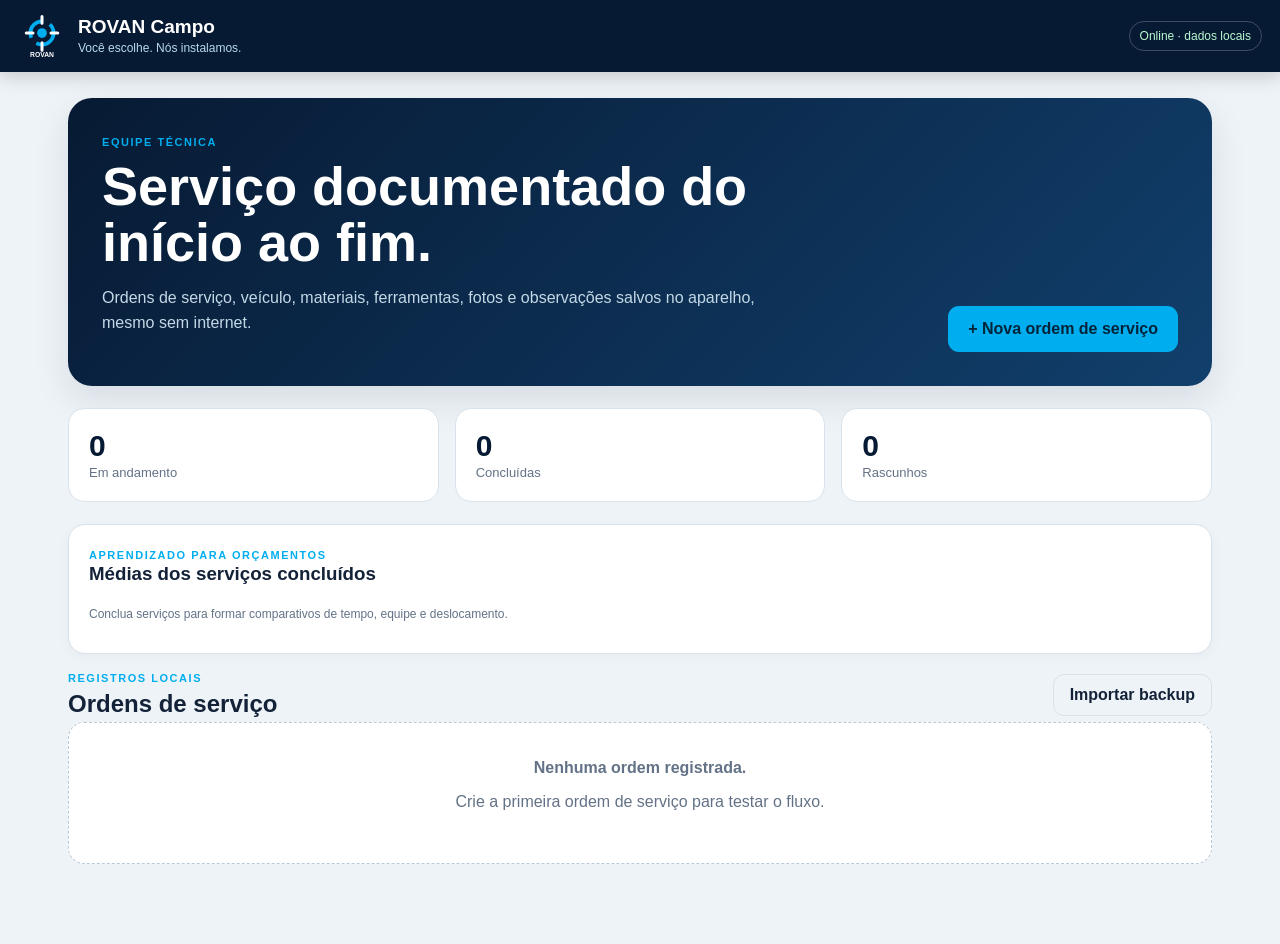
==== campo/index.html @ 676d8a36 "Publica ROVAN Campo independente" ====
<!doctype html>
<html lang="pt-BR">
<head>
  <meta charset="utf-8">
  <meta name="viewport" content="width=device-width,initial-scale=1,viewport-fit=cover">
  <meta name="theme-color" content="#071a33">
  <meta name="description" content="ROVAN Campo - ordens de serviço, materiais, ferramentas e registro fotográfico.">
  <link rel="manifest" href="manifest.webmanifest">
  <link rel="icon" href="icon.svg" type="image/svg+xml">
  <link rel="stylesheet" href="styles.css">
  <link rel="stylesheet" href="quick.css">
  <link rel="stylesheet" href="insights.css">
  <title>ROVAN Campo</title>
</head>
<body>
  <header class="topbar">
    <div class="brand"><img src="icon.svg" alt=""><div><strong>ROVAN Campo</strong><span>Você escolhe. Nós instalamos.</span></div></div>
    <div class="top-actions"><span id="offlineBadge" class="status-pill">Verificando conexão</span><button id="installBtn" class="ghost hidden">Instalar app</button></div>
  </header>

  <main class="shell">
    <section id="homeView" class="view active">
      <div class="hero">
        <div><span class="eyebrow">Equipe técnica</span><h1>Serviço documentado do início ao fim.</h1><p>Ordens de serviço, veículo, materiais, ferramentas, fotos e observações salvos no aparelho, mesmo sem internet.</p></div>
        <button id="newOrderBtn" class="primary large">+ Nova ordem de serviço</button>
      </div>
      <div class="summary-grid">
        <article><b id="countOpen">0</b><span>Em andamento</span></article>
        <article><b id="countDone">0</b><span>Concluídas</span></article>
        <article><b id="countDraft">0</b><span>Rascunhos</span></article>
      </div>
      <div class="card"><div class="card-head"><div><span class="eyebrow">Aprendizado para orçamentos</span><h3>Médias dos serviços concluídos</h3></div></div><div id="insightList" class="insights"><p class="hint">Conclua serviços para formar comparativos de tempo, equipe e deslocamento.</p></div></div>
      <div class="section-head"><div><span class="eyebrow">Registros locais</span><h2>Ordens de serviço</h2></div><button id="importBtn" class="ghost">Importar backup</button><input id="importInput" type="file" accept="application/json" hidden></div>
      <div id="orderList" class="order-list"></div>
    </section>

    <section id="orderView" class="view">
      <div class="order-head">
        <button id="backBtn" class="icon-btn" aria-label="Voltar">←</button>
        <div><span id="orderStatus" class="eyebrow">Rascunho</span><h1 id="orderTitle">Nova ordem de serviço</h1></div>
        <button id="saveBtn" class="primary">Salvar</button>
      </div>

      <nav id="stepNav" class="step-nav" aria-label="Etapas">
        <button data-step="0" class="active">1. Serviço</button><button data-step="1">2. Veículo</button><button data-step="2">3. Materiais</button><button data-step="3">4. Ferramentas</button><button data-step="4">5. Execução</button><button data-step="5">6. Telhado</button><button data-step="6">7. Conclusão</button>
      </nav>

      <form id="orderForm" novalidate>
        <section class="form-step active" data-step="0">
          <div class="step-title"><span>01</span><div><h2>Cliente e serviço</h2><p>Identifique o atendimento e registre as orientações recebidas.</p></div></div>
          <div class="card grid-2">
            <label>Cliente<input name="clientName" required></label><label>Telefone<input name="clientPhone" inputmode="tel"></label>
            <label class="wide">Endereço completo<input name="address" required></label><label>Cidade<input name="city"></label><label>CEP<input name="zip" inputmode="numeric"></label>
            <label>Pedido/orçamento<input name="reference"></label><label>Tipo de serviço<select name="serviceType"><option>Instalação</option><option>Manutenção</option><option>Vistoria</option><option>Retorno técnico</option><option>Garantia</option></select></label>
            <label class="wide">Descrição do serviço<textarea name="serviceDescription" rows="4" required></textarea></label>
            <label class="wide">Orientações da loja / orçamento<textarea name="storeGuidance" rows="3"></textarea></label>
            <label>Tempo estimado no orçamento (horas)<input name="estimatedHours" inputmode="decimal"></label><label>Tamanho previsto da equipe<input name="estimatedTeam" inputmode="numeric"></label>
            <label class="wide">Fatores de complexidade<textarea name="complexity" rows="2" placeholder="Altura, telhado, forro, tubulação, escavação, distância, acesso restrito..."></textarea></label>
            <label class="wide">Avarias ou condições preexistentes<textarea name="preExistingDamage" rows="3" placeholder="Trincas, telhas, infiltrações, pintura, equipamentos existentes, pontos sem energia..."></textarea></label>
            <label class="wide">Observações desta etapa<textarea name="obsService" rows="3"></textarea></label>
          </div>
          <div class="card"><h3>Fotos do local antes da intervenção</h3><p class="hint">Registre visão geral, pontos de instalação e qualquer avaria preexistente.</p><div class="photo-grid" data-photo-section="preExisting"></div><label class="photo-add">+ Fotos do local<input type="file" accept="image/*" capture="environment" multiple data-photo-input="preExisting"></label></div>
          <div class="card"><div class="card-head"><h3>Localização</h3><button type="button" class="secondary geo-btn" data-target="serviceLocation">Registrar GPS</button></div><input name="serviceLocation" placeholder="Latitude, longitude e horário" readonly></div>
        </section>

        <section class="form-step" data-step="1">
          <div class="step-title"><span>02</span><div><h2>Veículo e deslocamento</h2><p>Registre as condições antes da saída e os horários do atendimento.</p></div></div>
          <div class="card grid-3">
            <label>Veículo<input name="vehicle"></label><label>Placa<input name="plate"></label><label>Motorista<input name="driver"></label>
            <label>Equipe<input name="team" placeholder="Nomes separados por vírgula"></label><label>Km inicial<input name="kmStart" inputmode="decimal"></label><label>Km final<input name="kmEnd" inputmode="decimal"></label>
            <label>Saída da base<input name="departAt" type="datetime-local"></label><label>Chegada ao cliente<input name="arriveAt" type="datetime-local"></label><label>Início do serviço<input name="serviceStartAt" type="datetime-local"></label>
            <label>Fim do serviço<input name="serviceEndAt" type="datetime-local"></label><label>Saída do cliente<input name="departClientAt" type="datetime-local"></label><label>Retorno à base<input name="returnAt" type="datetime-local"></label>
            <label class="check"><input name="waterOk" type="checkbox"> Água verificada</label><label class="check"><input name="oilOk" type="checkbox"> Óleo verificado</label><label class="check"><input name="fuelOk" type="checkbox"> Combustível verificado</label><label class="check"><input name="epiOk" type="checkbox"> EPIs conferidos</label>
            <label class="wide">Observações do veículo e deslocamento<textarea name="obsVehicle" rows="3"></textarea></label>
          </div>
          <div class="card"><div class="card-head"><h3>Comparativo de tempo</h3><button type="button" id="stampNowBtn" class="secondary">Registrar horário atual</button></div><div class="summary-grid timing"><article><b id="travelOut">--</b><span>Deslocamento de ida</span></article><article><b id="waitingTime">--</b><span>Espera/preparação</span></article><article><b id="serviceTime">--</b><span>Execução</span></article><article><b id="stayTime">--</b><span>Permanência no cliente</span></article><article><b id="travelBack">--</b><span>Retorno</span></article><article><b id="totalTime">--</b><span>Tempo total</span></article></div><p class="hint">Os tempos são calculados automaticamente e ficam vinculados ao tipo de serviço para comparação em orçamentos futuros.</p></div>
          <div class="card"><h3>Fotos obrigatórias antes da saída</h3><p class="hint">Painel/quilometragem, nível de combustível, reservatório de água e vareta do óleo.</p><div class="photo-grid" data-photo-section="vehicle"></div><label class="photo-add">+ Adicionar fotos<input type="file" accept="image/*" capture="environment" multiple data-photo-input="vehicle"></label></div>
        </section>

        <section class="form-step" data-step="2">
          <div class="step-title"><span>03</span><div><h2>Materiais</h2><p>Não é possível iniciar uma instalação sem registrar o material levado e utilizado.</p></div></div>
          <div class="rule-banner"><strong>Regra ROVAN:</strong> inclua pelo menos um material, sua quantidade e uma foto antes de avançar.</div>
          <div class="card"><div class="card-head"><h3>Lista de materiais</h3><button type="button" id="addMaterialBtn" class="secondary">+ Material</button></div><div id="materialList" class="repeater"></div></div>
          <div class="card"><h3>Fotos gerais dos materiais separados</h3><div class="photo-grid" data-photo-section="materials"></div><label class="photo-add">+ Fotografar materiais<input type="file" accept="image/*" capture="environment" multiple data-photo-input="materials"></label><label>Observações dos materiais<textarea name="obsMaterials" rows="3"></textarea></label></div>
        </section>

        <section class="form-step" data-step="3">
          <div class="step-title"><span>04</span><div><h2>Ferramentas e equipamentos</h2><p>Controle ferramentas próprias, emprestadas ou alugadas e a responsabilidade pela devolução.</p></div></div>
          <div class="card"><div class="card-head"><h3>Lista de ferramentas</h3><button type="button" id="addToolBtn" class="secondary">+ Ferramenta</button></div><div id="toolList" class="repeater"></div></div>
          <div class="card"><h3>Fotos das ferramentas</h3><div class="photo-grid" data-photo-section="tools"></div><label class="photo-add">+ Adicionar fotos<input type="file" accept="image/*" capture="environment" multiple data-photo-input="tools"></label><label>Observações das ferramentas<textarea name="obsTools" rows="3"></textarea></label></div>
        </section>

        <section class="form-step" data-step="4">
          <div class="step-title"><span>05</span><div><h2>Execução por etapas</h2><p>Registre antes, durante e depois de cada parte do serviço.</p></div></div>
          <div class="card"><div class="card-head"><h3>Etapas executadas</h3><button type="button" id="addWorkStepBtn" class="secondary">+ Etapa</button></div><div id="workStepList" class="work-steps"></div></div>
          <div class="card grid-2"><label class="wide">Alterações em relação ao orçamento<textarea name="changes" rows="3"></textarea></label><label class="wide">Autorização do cliente para alterações<textarea name="changeApproval" rows="3" placeholder="Nome, horário e forma de autorização"></textarea></label><label class="wide">Observações gerais da execução<textarea name="obsExecution" rows="3"></textarea></label></div>
        </section>

        <section class="form-step" data-step="5">
          <div class="step-title"><span>06</span><div><h2>Telhado, forro e áreas de risco</h2><p>Protocolo especial para reduzir conflitos sobre telhas, goteiras e danos preexistentes.</p></div></div>
          <div class="card"><label class="toggle"><input name="roofWork" type="checkbox"><span>Este serviço envolve telhado, forro ou movimentação de telhas</span></label><label>Condições encontradas antes do serviço<textarea name="roofCondition" rows="3"></textarea></label><label>Observações desta etapa<textarea name="obsRoof" rows="3"></textarea></label></div>
          <div class="roof-grid">
            <div class="card"><h3>Antes <span class="required">mín. 5 fotos</span></h3><div class="photo-grid" data-photo-section="roofBefore"></div><label class="photo-add">+ Fotos antes<input type="file" accept="image/*" capture="environment" multiple data-photo-input="roofBefore"></label></div>
            <div class="card"><h3>Durante <span class="required">sempre que mexer em telha</span></h3><div class="photo-grid" data-photo-section="roofDuring"></div><label class="photo-add">+ Fotos durante<input type="file" accept="image/*" capture="environment" multiple data-photo-input="roofDuring"></label></div>
            <div class="card"><h3>Depois <span class="required">mín. 5 fotos</span></h3><div class="photo-grid" data-photo-section="roofAfter"></div><label class="photo-add">+ Fotos depois<input type="file" accept="image/*" capture="environment" multiple data-photo-input="roofAfter"></label></div>
          </div>
        </section>

        <section class="form-step" data-step="6">
          <div class="step-title"><span>07</span><div><h2>Conclusão e entrega</h2><p>Testes, evidências finais, aceite e geração do relatório.</p></div></div>
          <div class="card grid-2">
            <label class="wide">Testes realizados<textarea name="tests" rows="3" required></textarea></label><label class="wide">Pendências e recomendações<textarea name="pending" rows="3"></textarea></label>
            <label>Responsável técnico<input name="technician"></label><label>Cliente/representante que acompanhou<input name="clientRepresentative"></label>
            <label class="check"><input name="clientAccepted" type="checkbox"> Serviço demonstrado e aceito pelo cliente</label><label class="check"><input name="siteClean" type="checkbox"> Local limpo e organizado</label>
            <label>Custos extras (R$)<input name="extraCosts" inputmode="decimal"></label><label>Pedágio/estacionamento (R$)<input name="travelCosts" inputmode="decimal"></label>
            <label class="wide">Motivo de diferença entre tempo previsto e realizado<textarea name="timeDeviationReason" rows="2"></textarea></label>
            <label class="wide">Observações finais<textarea name="obsConclusion" rows="3"></textarea></label>
          </div>
          <div class="card"><h3>Fotos finais do serviço</h3><div class="photo-grid" data-photo-section="final"></div><label class="photo-add">+ Fotos finais<input type="file" accept="image/*" capture="environment" multiple data-photo-input="final"></label></div>
          <div class="final-actions"><button type="button" id="completeBtn" class="primary large">Concluir ordem de serviço</button><button type="button" id="printBtn" class="secondary large">Gerar relatório / PDF</button><button type="button" id="exportBtn" class="ghost large">Exportar backup</button></div>
        </section>
      </form>

      <div class="form-footer"><button id="prevBtn" class="ghost">← Anterior</button><span id="saveState">Salvo no aparelho</span><button id="nextBtn" class="primary">Próxima →</button></div>
    </section>
  </main>

  <dialog id="alertDialog"><h3 id="alertTitle">Atenção</h3><p id="alertText"></p><button id="alertClose" class="primary">Entendi</button></dialog>
  <template id="materialTemplate"><div class="repeat-card"><button type="button" class="remove">×</button><div class="grid-3"><label>Material/equipamento<input data-field="name" required></label><label>Quantidade levada<input data-field="qty" required></label><label>Quantidade utilizada<input data-field="usedQty"></label><label>Local instalado<input data-field="location"></label><label>Marca/modelo<input data-field="model"></label><label>Quantidade devolvida<input data-field="returnedQty"></label></div><div class="mini-photos" data-item-photos></div><label class="photo-add compact">+ Foto do material/etiqueta<input type="file" accept="image/*" capture="environment" multiple data-item-photo-input></label><details class="advanced"><summary>Dados técnicos, compra e garantia</summary><div class="grid-3"><label>Unidade<input data-field="unit" placeholder="un, m, cx, kit"></label><label>Perda/sobra<input data-field="wasteQty"></label><label>Nº de série/lote<input data-field="serial"></label><label>Endereço MAC<input data-field="mac" placeholder="00:00:00:00:00:00"></label><label>Endereço IP<input data-field="ip" placeholder="192.168.0.100"></label><label>Fornecedor<input data-field="supplier"></label><label>Data da compra<input data-field="purchaseDate" type="date"></label><label>Nº da nota fiscal<input data-field="invoice"></label><label>Garantia até<input data-field="warrantyUntil" type="date"></label><label class="wide">Observações técnicas e de rede<textarea data-field="notes" rows="2"></textarea></label></div></details></div></template>
  <template id="toolTemplate"><div class="repeat-card"><button type="button" class="remove">×</button><div class="grid-3"><label>Ferramenta/equipamento<input data-field="name" required></label><label>Origem<select data-field="origin"><option>Própria</option><option>Emprestada</option><option>Alugada</option></select></label><label>Quantidade<input data-field="qty" value="1"></label><label>Proprietário/locadora<input data-field="owner"></label><label>Responsável<input data-field="responsible"></label><label>Devolução prevista<input data-field="returnAt" type="date"></label><label>Estado na retirada<input data-field="condition"></label><label>Nº patrimônio/série<input data-field="serial"></label><label class="wide">Observações<textarea data-field="notes" rows="2"></textarea></label></div><div class="mini-photos" data-item-photos></div><label class="photo-add compact">+ Foto da ferramenta<input type="file" accept="image/*" capture="environment" multiple data-item-photo-input></label></div></template>
  <template id="workStepTemplate"><div class="work-card"><button type="button" class="remove">×</button><div class="grid-2"><label>Nome da etapa<input data-field="name" required placeholder="Ex.: passagem de cabos"></label><label>Responsável<input data-field="responsible"></label><label class="wide">Descrição do que foi executado<textarea data-field="description" rows="3"></textarea></label><label class="wide">Observações desta etapa<textarea data-field="notes" rows="3"></textarea></label></div><div class="three-photos"><div><h4>Antes</h4><div class="mini-photos" data-step-photos="before"></div><label class="photo-add compact">+ Fotos<input type="file" accept="image/*" capture="environment" multiple data-step-photo-input="before"></label></div><div><h4>Durante</h4><div class="mini-photos" data-step-photos="during"></div><label class="photo-add compact">+ Fotos<input type="file" accept="image/*" capture="environment" multiple data-step-photo-input="during"></label></div><div><h4>Depois</h4><div class="mini-photos" data-step-photos="after"></div><label class="photo-add compact">+ Fotos<input type="file" accept="image/*" capture="environment" multiple data-step-photo-input="after"></label></div></div></div></template>
  <script src="app.js" defer></script>
</body>
</html>
---- campo/styles.css ----
:root{--navy:#071a33;--blue:#00aeef;--blue2:#0586c6;--ink:#132238;--muted:#637286;--line:#d7e2ec;--light:#f3f7fa;--white:#fff;--green:#18794e;--amber:#b65d00;--red:#b42318;--shadow:0 14px 36px rgba(7,26,51,.1);font-family:Inter,Segoe UI,Arial,sans-serif;color:var(--ink);background:#eef3f7;font-synthesis:none}*{box-sizing:border-box}body{margin:0;min-height:100vh}.topbar{position:sticky;top:0;z-index:20;background:var(--navy);color:#fff;min-height:72px;display:flex;align-items:center;justify-content:space-between;padding:10px max(18px,env(safe-area-inset-left));box-shadow:0 4px 18px rgba(0,0,0,.18)}.brand{display:flex;align-items:center;gap:12px}.brand img{width:48px;height:48px}.brand strong{font-size:19px;display:block}.brand span{font-size:12px;color:#b8d9ec}.top-actions{display:flex;gap:8px;align-items:center}.status-pill{font-size:12px;padding:7px 10px;border:1px solid rgba(255,255,255,.22);border-radius:999px;color:#d9f3ff}.shell{max-width:1180px;margin:auto;padding:26px 18px 80px}.view{display:none}.view.active{display:block}.hero{background:linear-gradient(135deg,var(--navy),#113f6c);color:#fff;border-radius:24px;padding:34px;display:flex;align-items:flex-end;justify-content:space-between;gap:24px;box-shadow:var(--shadow)}.hero h1{font-size:clamp(30px,5vw,54px);max-width:760px;margin:8px 0 12px;line-height:1.04}.hero p{color:#c4d9e7;max-width:690px;font-size:16px;line-height:1.55}.eyebrow{text-transform:uppercase;letter-spacing:.14em;font-size:11px;font-weight:800;color:var(--blue)}button,.photo-add{font:inherit}button{border:0;cursor:pointer}.primary,.secondary,.ghost,.icon-btn{border-radius:11px;padding:11px 16px;font-weight:750;transition:.15s}.primary{background:var(--blue);color:#02243a}.primary:hover{background:#1bc1ff}.secondary{background:#dff4fd;color:#075f8a}.ghost{background:transparent;color:inherit;border:1px solid var(--line)}.topbar .ghost{border-color:rgba(255,255,255,.3);color:#fff}.large{padding:14px 20px}.hidden{display:none!important}.summary-grid{display:grid;grid-template-columns:repeat(3,1fr);gap:16px;margin:22px 0}.summary-grid article{background:#fff;border:1px solid var(--line);padding:20px;border-radius:16px}.summary-grid b{display:block;font-size:30px;color:var(--navy)}.summary-grid span{color:var(--muted);font-size:13px}.section-head,.order-head,.card-head{display:flex;align-items:center;justify-content:space-between;gap:16px}.section-head h2{margin:4px 0}.order-list{display:grid;gap:12px}.order-item{background:#fff;border:1px solid var(--line);border-radius:15px;padding:18px;display:grid;grid-template-columns:1fr auto;gap:10px;box-shadow:0 4px 15px rgba(7,26,51,.04)}.order-item h3{margin:0 0 5px}.order-item p{margin:3px 0;color:var(--muted);font-size:13px}.order-item .item-actions{display:flex;gap:8px;align-items:center}.badge{display:inline-flex;border-radius:999px;padding:5px 9px;background:#e9f8ef;color:var(--green);font-size:11px;font-weight:800}.badge.draft{background:#fff2e2;color:var(--amber)}.empty{padding:36px;text-align:center;background:#fff;border:1px dashed #b9c9d6;border-radius:16px;color:var(--muted)}.order-head{margin-bottom:16px}.order-head h1{margin:4px 0 0}.icon-btn{font-size:24px;background:#fff;border:1px solid var(--line);padding:8px 13px}.step-nav{display:flex;gap:8px;overflow:auto;padding:4px 2px 14px;scrollbar-width:thin}.step-nav button{white-space:nowrap;padding:10px 13px;border-radius:999px;background:#fff;border:1px solid var(--line);color:var(--muted);font-weight:700}.step-nav button.active{background:var(--navy);border-color:var(--navy);color:#fff}.form-step{display:none}.form-step.active{display:block}.step-title{display:flex;align-items:center;gap:15px;margin:10px 0 16px}.step-title>span{width:48px;height:48px;border-radius:15px;background:var(--navy);color:var(--blue);display:grid;place-items:center;font-weight:900}.step-title h2,.step-title p{margin:0}.step-title p{color:var(--muted);font-size:13px;margin-top:3px}.card{background:#fff;border:1px solid var(--line);border-radius:17px;padding:20px;margin-bottom:14px;box-shadow:0 3px 13px rgba(7,26,51,.035)}.card h3{margin:0 0 10px}.grid-2,.grid-3{display:grid;gap:14px}.grid-2{grid-template-columns:repeat(2,minmax(0,1fr))}.grid-3{grid-template-columns:repeat(3,minmax(0,1fr))}.wide{grid-column:1/-1}label{display:grid;gap:6px;font-size:12px;font-weight:750;color:#35465a}input,select,textarea{width:100%;border:1px solid #c9d7e3;background:#fbfdff;border-radius:9px;padding:11px;color:var(--ink);font:inherit;font-size:14px}textarea{resize:vertical}input:focus,select:focus,textarea:focus{outline:3px solid rgba(0,174,239,.16);border-color:var(--blue)}.check,.toggle{display:flex;align-items:center;gap:9px;background:var(--light);padding:11px;border-radius:10px}.check input,.toggle input{width:20px;height:20px}.hint{font-size:12px;color:var(--muted)}.rule-banner{background:#fff6e7;border:1px solid #efc782;color:#6d3f00;padding:14px 16px;border-radius:13px;margin-bottom:14px}.repeater,.work-steps{display:grid;gap:12px}.repeat-card,.work-card{position:relative;background:var(--light);border:1px solid #d3e0ea;border-radius:14px;padding:16px}.remove{position:absolute;right:9px;top:9px;width:30px;height:30px;border-radius:50%;background:#fff;color:var(--red);font-size:20px;border:1px solid #efcbc7}.photo-add{display:inline-flex;align-items:center;justify-content:center;border:1px dashed #7ab6d2;background:#eefaff;color:#096b96;border-radius:11px;padding:11px 14px;font-weight:800;cursor:pointer;margin-top:9px}.photo-add input{display:none}.compact{padding:8px 11px;font-size:12px}.photo-grid,.mini-photos{display:grid;grid-template-columns:repeat(auto-fill,minmax(110px,1fr));gap:10px;margin:10px 0}.photo-card{position:relative;aspect-ratio:4/3;border-radius:11px;overflow:hidden;background:#dce7ed;border:1px solid #cbd9e2}.photo-card img{width:100%;height:100%;object-fit:cover}.photo-card button{position:absolute;right:5px;top:5px;width:28px;height:28px;border-radius:50%;background:rgba(7,26,51,.86);color:#fff}.photo-meta{position:absolute;bottom:0;left:0;right:0;padding:5px;background:linear-gradient(transparent,rgba(0,0,0,.7));color:#fff;font-size:9px}.three-photos,.roof-grid{display:grid;grid-template-columns:repeat(3,1fr);gap:12px}.three-photos>div{background:#fff;border:1px solid var(--line);border-radius:12px;padding:10px}.three-photos h4{margin:0}.required{font-size:10px;color:var(--red);font-weight:800}.final-actions{display:flex;flex-wrap:wrap;gap:10px;margin-top:18px}.form-footer{position:sticky;bottom:10px;background:rgba(255,255,255,.95);backdrop-filter:blur(12px);border:1px solid var(--line);border-radius:15px;padding:10px;display:flex;justify-content:space-between;align-items:center;gap:12px;box-shadow:var(--shadow);z-index:10}.form-footer span{font-size:12px;color:var(--muted)}dialog{border:0;border-radius:18px;padding:22px;max-width:430px;box-shadow:0 20px 80px rgba(0,0,0,.32)}dialog::backdrop{background:rgba(7,26,51,.62)}dialog h3{margin-top:0}.toast{position:fixed;right:20px;bottom:20px;background:var(--navy);color:#fff;border-radius:11px;padding:12px 16px;z-index:50;box-shadow:var(--shadow)}@media(max-width:760px){.topbar{min-height:64px}.brand img{width:42px;height:42px}.top-actions .status-pill{display:none}.shell{padding:16px 12px 80px}.hero{padding:24px;display:grid}.summary-grid{gap:9px}.summary-grid article{padding:14px}.summary-grid b{font-size:24px}.order-head{align-items:flex-start}.grid-2,.grid-3,.roof-grid,.three-photos{grid-template-columns:1fr}.wide{grid-column:auto}.card{padding:15px}.step-nav{margin-left:-12px;margin-right:-12px;padding-left:12px;padding-right:12px}.form-footer{bottom:6px}.form-footer span{display:none}.photo-grid,.mini-photos{grid-template-columns:repeat(2,1fr)}}@media print{.topbar,.step-nav,.form-footer,.top-actions,.photo-add,.remove,.final-actions,.section-head button{display:none!important}body{background:#fff}.shell{max-width:none;padding:0}.view{display:none!important}#orderView{display:block!important}.form-step{display:block!important;break-before:page}.form-step:first-of-type{break-before:auto}.card{box-shadow:none;break-inside:avoid}.order-head #saveBtn,.order-head .icon-btn{display:none}.photo-card button{display:none}}
---- campo/quick.css ----
.summary-grid.timing{grid-template-columns:repeat(3,1fr);margin:12px 0}.summary-grid.timing article{background:var(--light);padding:14px}.summary-grid.timing b{font-size:21px}details.advanced{margin-top:12px;border-top:1px solid var(--line);padding-top:10px}details.advanced summary{cursor:pointer;color:#096b96;font-size:12px;font-weight:800;margin-bottom:12px}@media(max-width:760px){.summary-grid.timing{grid-template-columns:repeat(2,1fr)}.summary-grid.timing article{padding:11px}.summary-grid.timing b{font-size:18px}}
---- campo/insights.css ----
.insights{display:grid;gap:8px}.insight-row{display:grid;grid-template-columns:1.2fr repeat(5,1fr);gap:8px;align-items:center;padding:11px;border-radius:11px;background:var(--light);font-size:12px}.insight-row strong{color:var(--navy)}.insight-row span{color:var(--muted)}@media(max-width:760px){.insight-row{grid-template-columns:1fr 1fr}.insight-row strong{grid-column:1/-1}}
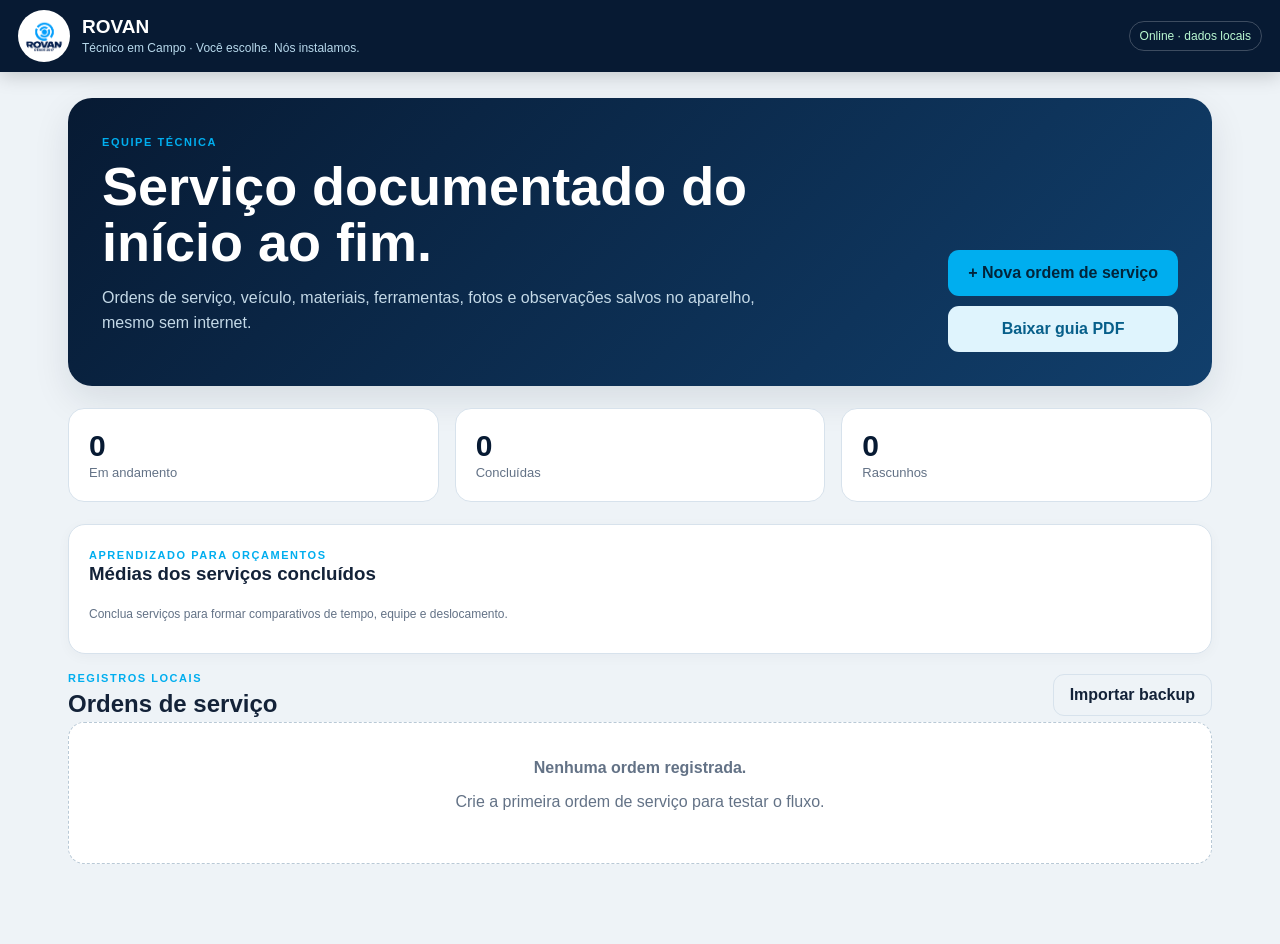
==== commit d79aef60: "Finaliza ROVAN Tecnico em Campo" ====
--- a/campo/index.html
+++ b/campo/index.html
@@ -4,17 +4,18 @@
   <meta charset="utf-8">
   <meta name="viewport" content="width=device-width,initial-scale=1,viewport-fit=cover">
   <meta name="theme-color" content="#071a33">
-  <meta name="description" content="ROVAN Campo - ordens de serviço, materiais, ferramentas e registro fotográfico.">
+  <meta name="description" content="ROVAN Técnico em Campo - ordens de serviço, materiais, ferramentas e registro fotográfico.">
   <link rel="manifest" href="manifest.webmanifest">
   <link rel="icon" href="icon.svg" type="image/svg+xml">
   <link rel="stylesheet" href="styles.css">
   <link rel="stylesheet" href="quick.css">
   <link rel="stylesheet" href="insights.css">
-  <title>ROVAN Campo</title>
+  <link rel="stylesheet" href="brand.css">
+  <title>ROVAN Técnico em Campo</title>
 </head>
 <body>
   <header class="topbar">
-    <div class="brand"><img src="icon.svg" alt=""><div><strong>ROVAN Campo</strong><span>Você escolhe. Nós instalamos.</span></div></div>
+    <div class="brand"><img src="logo-rovan.png" alt="Logo ROVAN"><div><strong>ROVAN</strong><span>Técnico em Campo · Você escolhe. Nós instalamos.</span></div></div>
     <div class="top-actions"><span id="offlineBadge" class="status-pill">Verificando conexão</span><button id="installBtn" class="ghost hidden">Instalar app</button></div>
   </header>
 
@@ -22,7 +23,7 @@
     <section id="homeView" class="view active">
       <div class="hero">
         <div><span class="eyebrow">Equipe técnica</span><h1>Serviço documentado do início ao fim.</h1><p>Ordens de serviço, veículo, materiais, ferramentas, fotos e observações salvos no aparelho, mesmo sem internet.</p></div>
-        <button id="newOrderBtn" class="primary large">+ Nova ordem de serviço</button>
+        <div class="hero-actions"><button id="newOrderBtn" class="primary large">+ Nova ordem de serviço</button><a class="secondary large guide-link" href="downloads/Guia_ROVAN_Tecnico_em_Campo.pdf" download>Baixar guia PDF</a></div>
       </div>
       <div class="summary-grid">
         <article><b id="countOpen">0</b><span>Em andamento</span></article>
--- a/campo/brand.css
+++ b/campo/brand.css
@@ -0,0 +1,39 @@
+.brand img {
+  width: 52px;
+  height: 52px;
+  object-fit: contain;
+  background: #fff;
+  border: 2px solid rgba(255, 255, 255, 0.85);
+  border-radius: 50%;
+  padding: 4px;
+}
+
+.brand span {
+  line-height: 1.25;
+}
+
+.hero-actions {
+  display: grid;
+  gap: 10px;
+  min-width: 210px;
+}
+
+.guide-link {
+  display: inline-flex;
+  align-items: center;
+  justify-content: center;
+  text-decoration: none;
+  text-align: center;
+}
+
+@media (max-width: 760px) {
+  .brand img {
+    width: 44px;
+    height: 44px;
+  }
+
+  .brand span {
+    max-width: 220px;
+    display: block;
+  }
+}
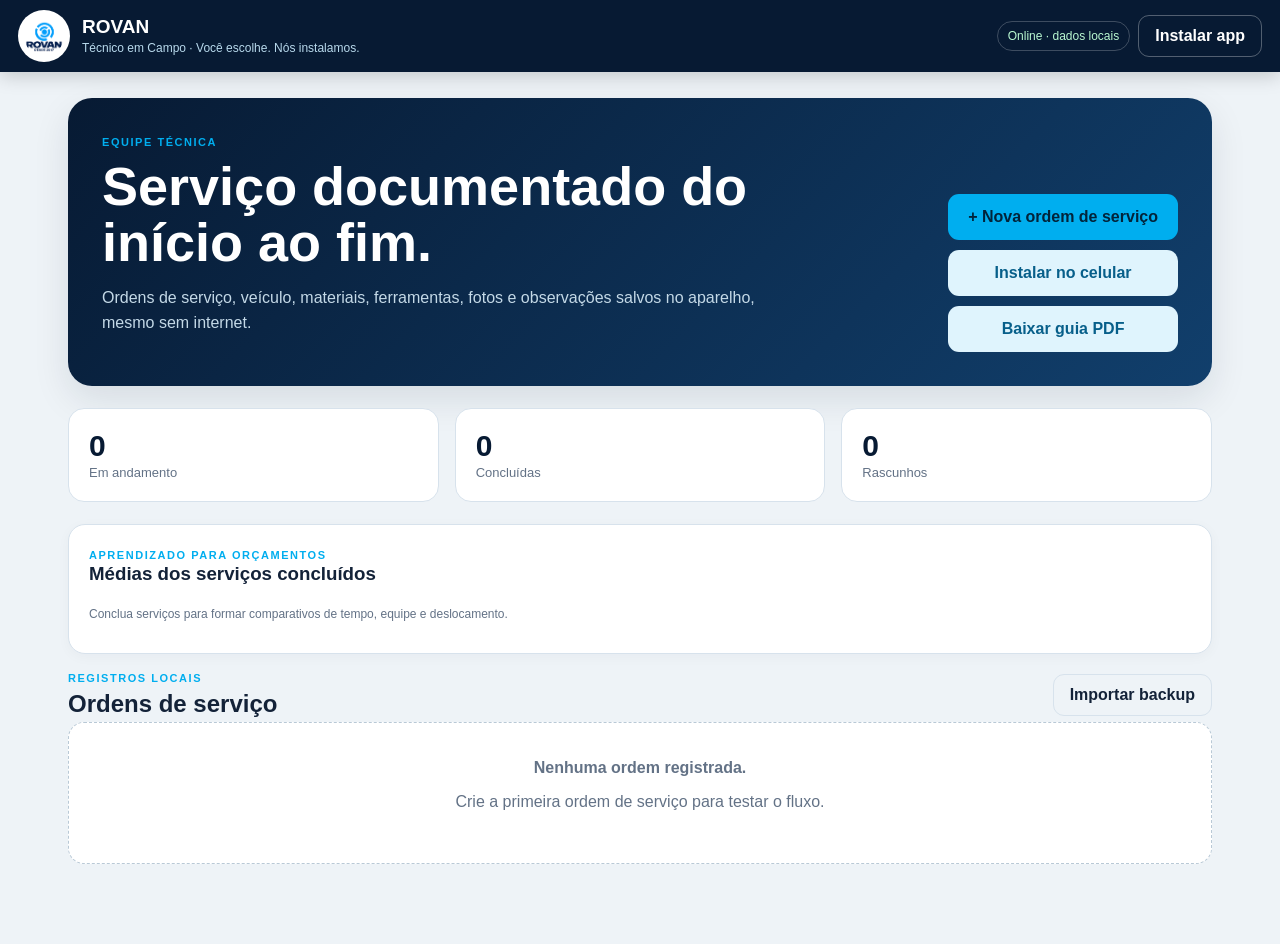
==== commit 501a5932: "Deixa instalacao do app sempre visivel" ====
--- a/campo/index.html
+++ b/campo/index.html
@@ -16,14 +16,14 @@
 <body>
   <header class="topbar">
     <div class="brand"><img src="logo-rovan.png" alt="Logo ROVAN"><div><strong>ROVAN</strong><span>Técnico em Campo · Você escolhe. Nós instalamos.</span></div></div>
-    <div class="top-actions"><span id="offlineBadge" class="status-pill">Verificando conexão</span><button id="installBtn" class="ghost hidden">Instalar app</button></div>
+    <div class="top-actions"><span id="offlineBadge" class="status-pill">Verificando conexão</span><button id="installBtn" class="ghost">Instalar app</button></div>
   </header>
 
   <main class="shell">
     <section id="homeView" class="view active">
       <div class="hero">
         <div><span class="eyebrow">Equipe técnica</span><h1>Serviço documentado do início ao fim.</h1><p>Ordens de serviço, veículo, materiais, ferramentas, fotos e observações salvos no aparelho, mesmo sem internet.</p></div>
-        <div class="hero-actions"><button id="newOrderBtn" class="primary large">+ Nova ordem de serviço</button><a class="secondary large guide-link" href="downloads/Guia_ROVAN_Tecnico_em_Campo.pdf" download>Baixar guia PDF</a></div>
+        <div class="hero-actions"><button id="newOrderBtn" class="primary large">+ Nova ordem de serviço</button><button id="installHeroBtn" class="secondary large">Instalar no celular</button><a class="secondary large guide-link" href="downloads/Guia_ROVAN_Tecnico_em_Campo.pdf" download>Baixar guia PDF</a></div>
       </div>
       <div class="summary-grid">
         <article><b id="countOpen">0</b><span>Em andamento</span></article>
